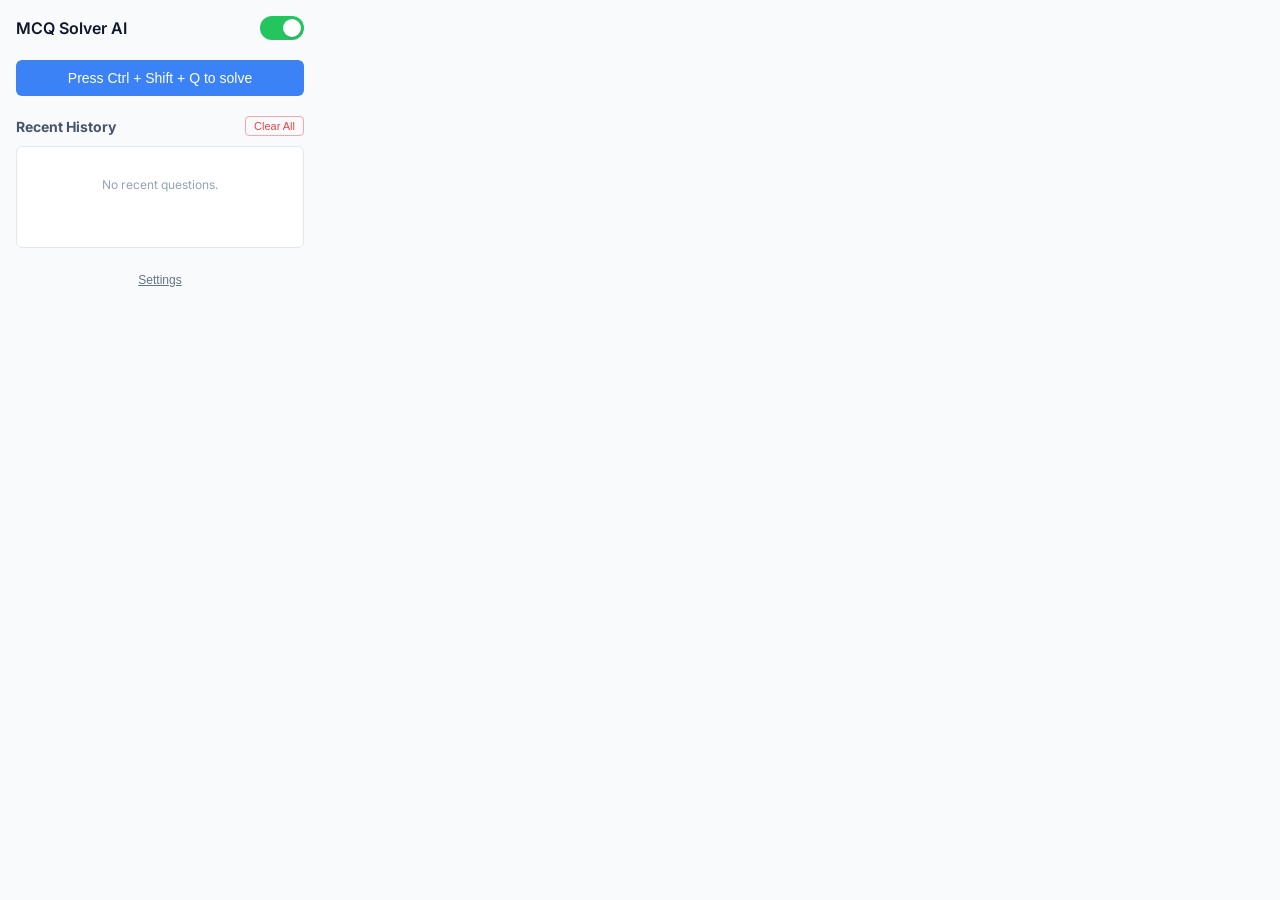
==== popup/index.html @ 9c8e54d8 "first commit" ====
<!DOCTYPE html>
<html lang="en">

<head>
  <meta charset="UTF-8">
  <meta name="viewport" content="width=device-width, initial-scale=1.0">
  <title>MCQ Solver AI</title>
  <link rel="stylesheet" href="popup.css">
  <link href="https://fonts.googleapis.com/css2?family=Inter:wght@400;500;600&display=swap" rel="stylesheet">
</head>

<body>
  <div class="container">
    <header>
      <h1>MCQ Solver AI</h1>
      <div class="toggle-container">
        <label class="toggle-switch">
          <input type="checkbox" id="activationToggle" checked>
          <span class="slider"></span>
        </label>
      </div>
    </header>

    <main>
      <div class="actions">
        <button id="solveBtn" class="primary-btn">Press Ctrl + Shift + Q to solve</button>
      </div>

      <div class="history-section">
        <div class="history-header">
          <h3>Recent History</h3>
          <button id="clearHistoryBtn" class="clear-btn">Clear All</button>
        </div>
        <div id="historyList" class="history-list">
          <p class="empty-state">No recent questions.</p>
        </div>
      </div>
    </main>

    <footer>
      <button id="optionsBtn" class="link-btn">Settings</button>
    </footer>
  </div>
  <script src="popup.js"></script>
</body>

</html>
---- popup/popup.css ----
body {
  font-family: 'Inter', sans-serif;
  width: 320px;
  margin: 0;
  padding: 0;
  background-color: #f8fafc;
  color: #0f172a;
}

.container {
  padding: 16px;
}

header {
  display: flex;
  justify-content: space-between;
  align-items: center;
  margin-bottom: 20px;
}

h1 {
  font-size: 16px;
  font-weight: 600;
  margin: 0;
}

.toggle-container {
  display: flex;
  align-items: center;
}

.toggle-switch {
  position: relative;
  display: inline-block;
  width: 44px;
  height: 24px;
}

.toggle-switch input {
  opacity: 0;
  width: 0;
  height: 0;
}

.slider {
  position: absolute;
  cursor: pointer;
  top: 0; left: 0; right: 0; bottom: 0;
  background-color: #cbd5e1;
  transition: .3s;
  border-radius: 24px;
}

.slider:before {
  position: absolute;
  content: "";
  height: 18px;
  width: 18px;
  left: 3px;
  bottom: 3px;
  background-color: white;
  transition: .3s;
  border-radius: 50%;
  box-shadow: 0 1px 2px rgba(0,0,0,0.1);
}

input:checked + .slider {
  background-color: #22c55e;
}

input:checked + .slider:before {
  transform: translateX(20px);
}

.actions {
  margin-bottom: 20px;
}

.primary-btn {
  width: 100%;
  padding: 10px;
  background-color: #3b82f6;
  color: white;
  border: none;
  border-radius: 6px;
  font-size: 14px;
  font-weight: 500;
  cursor: pointer;
  transition: background-color 0.2s;
}

.primary-btn:hover {
  background-color: #2563eb;
}

.history-section .history-header {
  display: flex;
  justify-content: space-between;
  align-items: center;
  margin-bottom: 10px;
}

.history-section h3 {
  font-size: 14px;
  margin: 0;
  color: #475569;
}

.clear-btn {
  background: none;
  border: 1px solid #fca5a5;
  color: #ef4444;
  font-size: 11px;
  font-weight: 500;
  padding: 3px 8px;
  border-radius: 4px;
  cursor: pointer;
  transition: all 0.2s;
}

.clear-btn:hover {
  background-color: #ef4444;
  color: white;
}

.history-list {
  background: white;
  border-radius: 6px;
  padding: 10px;
  min-height: 80px;
  border: 1px solid #e2e8f0;
}

.empty-state {
  font-size: 12px;
  color: #94a3b8;
  text-align: center;
  margin-top: 20px;
}

footer {
  margin-top: 20px;
  text-align: center;
}

.link-btn {
  background: none;
  border: none;
  color: #64748b;
  font-size: 12px;
  cursor: pointer;
  text-decoration: underline;
}

.link-btn:hover {
  color: #3b82f6;
}
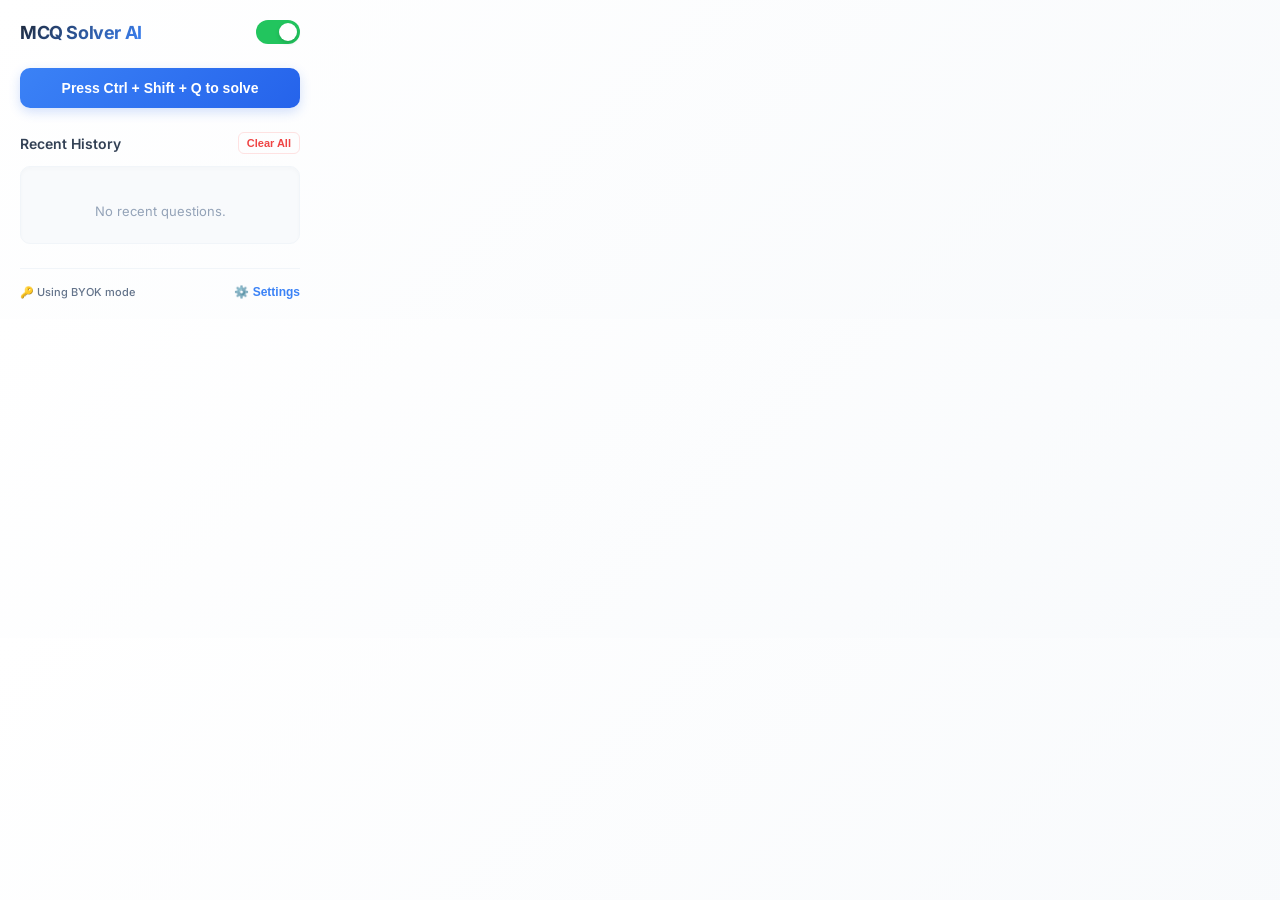
==== commit 0467cd2d: "Fix Groq model, increase Gemini timeout, and remove sensitive test script" ====
--- a/popup/index.html
+++ b/popup/index.html
@@ -6,7 +6,7 @@
   <meta name="viewport" content="width=device-width, initial-scale=1.0">
   <title>MCQ Solver AI</title>
   <link rel="stylesheet" href="popup.css">
-  <link href="https://fonts.googleapis.com/css2?family=Inter:wght@400;500;600&display=swap" rel="stylesheet">
+  <link href="https://fonts.googleapis.com/css2?family=Inter:wght@400;500;600;700&display=swap" rel="stylesheet">
 </head>
 
 <body>
@@ -14,7 +14,7 @@
     <header>
       <h1>MCQ Solver AI</h1>
       <div class="toggle-container">
-        <label class="toggle-switch">
+        <label class="toggle-switch" title="Toggle Extension On/Off">
           <input type="checkbox" id="activationToggle" checked>
           <span class="slider"></span>
         </label>
@@ -38,7 +38,8 @@
     </main>
 
     <footer>
-      <button id="optionsBtn" class="link-btn">Settings</button>
+      <span class="footer-hint">🔑 Using BYOK mode</span>
+      <button id="optionsBtn" class="link-btn">⚙️ Settings</button>
     </footer>
   </div>
   <script src="popup.js"></script>
--- a/popup/popup.css
+++ b/popup/popup.css
@@ -1,27 +1,31 @@
 body {
-  font-family: 'Inter', sans-serif;
+  font-family: 'Inter', system-ui, -apple-system, sans-serif;
   width: 320px;
   margin: 0;
   padding: 0;
-  background-color: #f8fafc;
+  background: linear-gradient(135deg, #ffffff 0%, #f8fafc 100%);
   color: #0f172a;
 }
 
 .container {
-  padding: 16px;
+  padding: 20px;
 }
 
 header {
   display: flex;
   justify-content: space-between;
   align-items: center;
-  margin-bottom: 20px;
+  margin-bottom: 24px;
 }
 
 h1 {
-  font-size: 16px;
-  font-weight: 600;
+  font-size: 18px;
+  font-weight: 700;
   margin: 0;
+  background: linear-gradient(135deg, #1e293b 0%, #3b82f6 100%);
+  -webkit-background-clip: text;
+  -webkit-text-fill-color: transparent;
+  letter-spacing: -0.4px;
 }
 
 .toggle-container {
@@ -47,7 +51,7 @@
   cursor: pointer;
   top: 0; left: 0; right: 0; bottom: 0;
   background-color: #cbd5e1;
-  transition: .3s;
+  transition: .3s cubic-bezier(0.4, 0, 0.2, 1);
   border-radius: 24px;
 }
 
@@ -59,9 +63,9 @@
   left: 3px;
   bottom: 3px;
   background-color: white;
-  transition: .3s;
+  transition: .3s cubic-bezier(0.4, 0, 0.2, 1);
   border-radius: 50%;
-  box-shadow: 0 1px 2px rgba(0,0,0,0.1);
+  box-shadow: 0 2px 4px rgba(0,0,0,0.15);
 }
 
 input:checked + .slider {
@@ -73,85 +77,111 @@
 }
 
 .actions {
-  margin-bottom: 20px;
+  margin-bottom: 24px;
 }
 
 .primary-btn {
   width: 100%;
-  padding: 10px;
-  background-color: #3b82f6;
+  padding: 12px;
+  background: linear-gradient(135deg, #3b82f6 0%, #2563eb 100%);
   color: white;
   border: none;
-  border-radius: 6px;
+  border-radius: 10px;
   font-size: 14px;
-  font-weight: 500;
+  font-weight: 600;
   cursor: pointer;
-  transition: background-color 0.2s;
+  box-shadow: 0 4px 12px rgba(37, 99, 235, 0.2);
+  transition: all 0.2s ease;
 }
 
-.primary-btn:hover {
-  background-color: #2563eb;
+.primary-btn:hover:not(:disabled) {
+  background: linear-gradient(135deg, #2563eb 0%, #1d4ed8 100%);
+  transform: translateY(-1px);
+  box-shadow: 0 6px 14px rgba(37, 99, 235, 0.3);
+}
+
+.primary-btn:active:not(:disabled) {
+  transform: translateY(0);
 }
 
 .history-section .history-header {
   display: flex;
   justify-content: space-between;
   align-items: center;
-  margin-bottom: 10px;
+  margin-bottom: 12px;
 }
 
 .history-section h3 {
   font-size: 14px;
+  font-weight: 600;
   margin: 0;
-  color: #475569;
+  color: #334155;
 }
 
 .clear-btn {
   background: none;
-  border: 1px solid #fca5a5;
+  border: 1px solid #fee2e2;
   color: #ef4444;
   font-size: 11px;
-  font-weight: 500;
-  padding: 3px 8px;
-  border-radius: 4px;
+  font-weight: 600;
+  padding: 4px 8px;
+  border-radius: 6px;
   cursor: pointer;
-  transition: all 0.2s;
+  transition: all 0.2s ease;
 }
 
 .clear-btn:hover {
   background-color: #ef4444;
+  border-color: #ef4444;
   color: white;
 }
 
 .history-list {
-  background: white;
-  border-radius: 6px;
-  padding: 10px;
-  min-height: 80px;
-  border: 1px solid #e2e8f0;
+  background: #f8fafc;
+  border-radius: 10px;
+  padding: 12px;
+  max-height: 160px;
+  overflow-y: auto;
+  border: 1px solid #f1f5f9;
+  box-shadow: inset 0 2px 4px 0 rgba(0, 0, 0, 0.02);
 }
 
 .empty-state {
-  font-size: 12px;
+  font-size: 13px;
   color: #94a3b8;
   text-align: center;
-  margin-top: 20px;
+  margin-top: 24px;
+  margin-bottom: 12px;
 }
 
 footer {
-  margin-top: 20px;
-  text-align: center;
+  margin-top: 24px;
+  padding-top: 16px;
+  border-top: 1px solid #f1f5f9;
+  display: flex;
+  justify-content: space-between;
+  align-items: center;
+}
+
+.footer-hint {
+  font-size: 11px;
+  color: #64748b;
+  font-weight: 500;
 }
 
 .link-btn {
   background: none;
   border: none;
-  color: #64748b;
+  color: #3b82f6;
   font-size: 12px;
+  font-weight: 600;
   cursor: pointer;
-  text-decoration: underline;
+  text-decoration: none;
+  transition: color 0.2s ease;
+  padding: 0;
 }
 
 .link-btn:hover {
-  color: #3b82f6;
+  color: #1d4ed8;
+  text-decoration: underline;
 }
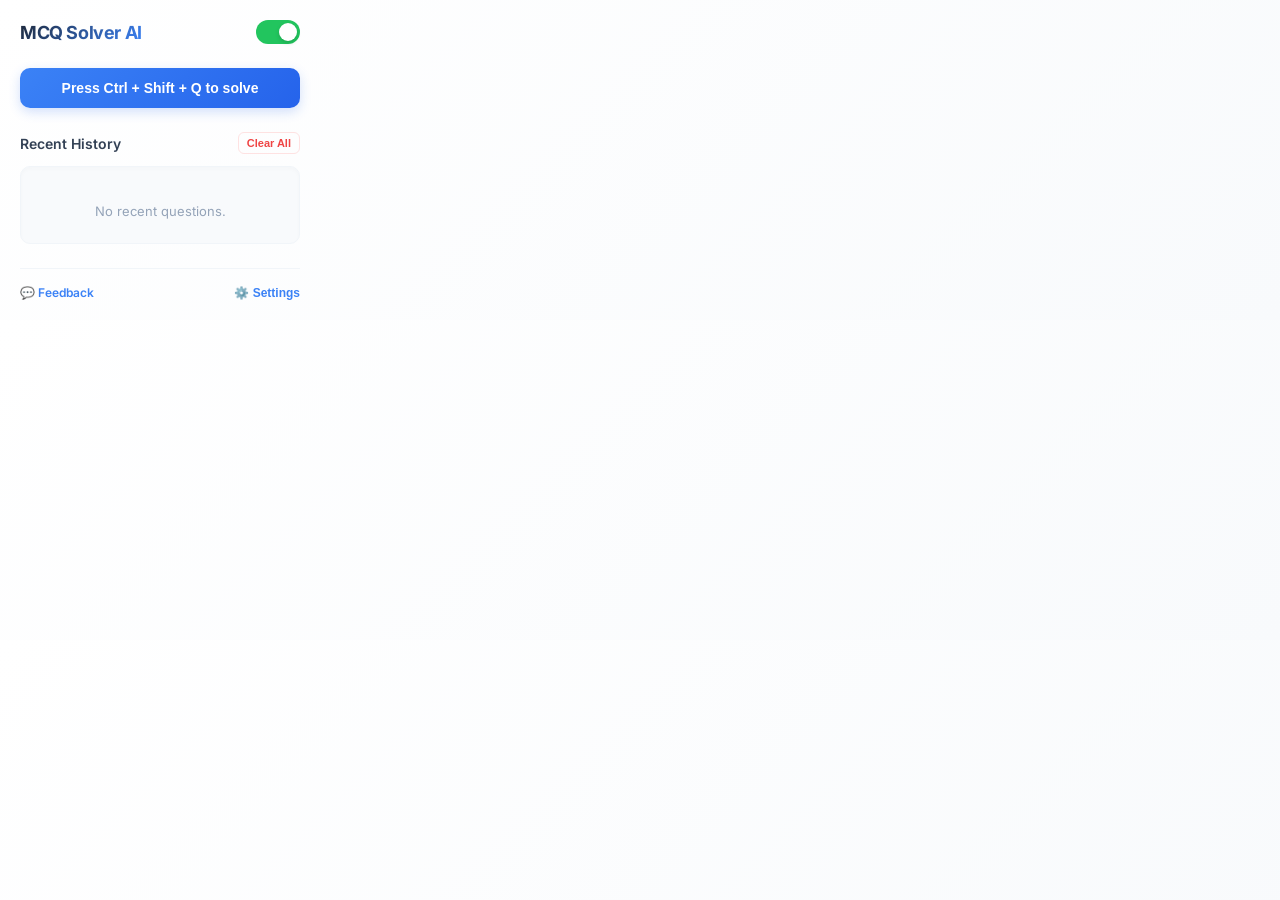
==== commit c031bd79: "feat: add Google Form feedback integration in popup and settings" ====
--- a/popup/index.html
+++ b/popup/index.html
@@ -38,7 +38,7 @@
     </main>
 
     <footer>
-      <span class="footer-hint">🔑 Using BYOK mode</span>
+      <a href="https://forms.gle/wwf98vYCrAbNyeV68" target="_blank" rel="noopener noreferrer" id="feedbackLink" class="link-btn feedback-link">💬 Feedback</a>
       <button id="optionsBtn" class="link-btn">⚙️ Settings</button>
     </footer>
   </div>
--- a/popup/popup.css
+++ b/popup/popup.css
@@ -140,7 +140,7 @@
   background: #f8fafc;
   border-radius: 10px;
   padding: 12px;
-  max-height: 160px;
+  max-height: 220px;
   overflow-y: auto;
   border: 1px solid #f1f5f9;
   box-shadow: inset 0 2px 4px 0 rgba(0, 0, 0, 0.02);
@@ -154,6 +154,61 @@
   margin-bottom: 12px;
 }
 
+/* Onboarding guide shown to first-time users */
+.onboarding {
+  padding: 4px 2px;
+}
+
+.onboarding-title {
+  font-size: 12px;
+  font-weight: 700;
+  color: #1e293b;
+  margin: 0 0 10px 0;
+  text-align: center;
+  letter-spacing: 0.1px;
+}
+
+.onboarding-step {
+  display: flex;
+  align-items: flex-start;
+  gap: 10px;
+  padding: 7px 10px;
+  margin-bottom: 6px;
+  background: linear-gradient(135deg, #eff6ff 0%, #f0fdf4 100%);
+  border: 1px solid #e0f2fe;
+  border-radius: 8px;
+  font-size: 12px;
+  color: #334155;
+  line-height: 1.5;
+}
+
+.onboarding-step strong {
+  color: #1e40af;
+}
+
+.step-num {
+  flex-shrink: 0;
+  width: 20px;
+  height: 20px;
+  background: linear-gradient(135deg, #3b82f6, #2563eb);
+  color: white;
+  border-radius: 50%;
+  font-size: 11px;
+  font-weight: 700;
+  display: flex;
+  align-items: center;
+  justify-content: center;
+  box-shadow: 0 2px 4px rgba(37, 99, 235, 0.25);
+}
+
+.onboarding-note {
+  font-size: 10px;
+  color: #94a3b8;
+  text-align: center;
+  margin: 8px 0 0 0;
+  font-style: italic;
+}
+
 footer {
   margin-top: 24px;
   padding-top: 16px;
@@ -163,10 +218,13 @@
   align-items: center;
 }
 
-.footer-hint {
-  font-size: 11px;
-  color: #64748b;
-  font-weight: 500;
+.feedback-link {
+  color: #059669;
+  font-size: 12px;
+}
+
+.feedback-link:hover {
+  color: #047857 !important;
 }
 
 .link-btn {
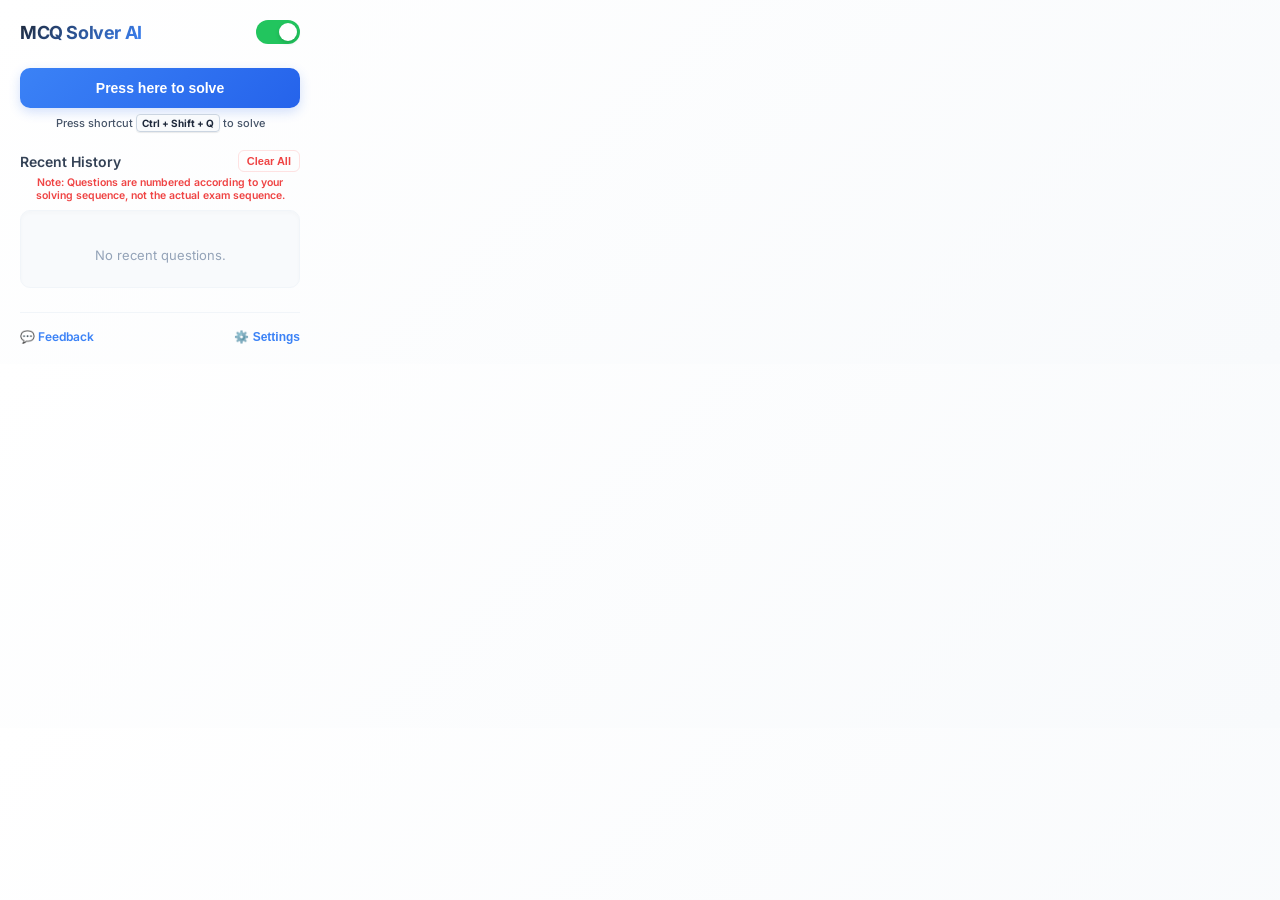
==== commit 7a00e1c3: "Fix solve action messaging, highlight shortcuts, disable autoSolve default, and update history warni" ====
--- a/popup/index.html
+++ b/popup/index.html
@@ -22,14 +22,20 @@
     </header>
 
     <main>
-      <div class="actions">
-        <button id="solveBtn" class="primary-btn">Press Ctrl + Shift + Q to solve</button>
+      <div class="actions" style="margin-bottom: 20px;">
+        <button id="solveBtn" class="primary-btn">Press here to solve</button>
+        <div style="text-align: center; font-size: 11px; color: #475569; margin-top: 8px; font-weight: 500;">
+          Press shortcut <kbd style="background: #f8fafc; border: 1px solid #cbd5e1; border-radius: 4px; padding: 2px 5px; font-family: inherit; font-size: 10px; box-shadow: 0 1px 1px rgba(0,0,0,0.08); color: #1e293b; font-weight: 700;">Ctrl + Shift + Q</kbd> to solve
+        </div>
       </div>
 
       <div class="history-section">
-        <div class="history-header">
+        <div class="history-header" style="margin-bottom: 4px;">
           <h3>Recent History</h3>
           <button id="clearHistoryBtn" class="clear-btn">Clear All</button>
+        </div>
+        <div style="font-size: 10.5px; color: #ef4444; margin: 0 0 8px 0; font-weight: 600; text-align: center;">
+          Note: Questions are numbered according to your solving sequence, not the actual exam sequence.
         </div>
         <div id="historyList" class="history-list">
           <p class="empty-state">No recent questions.</p>
